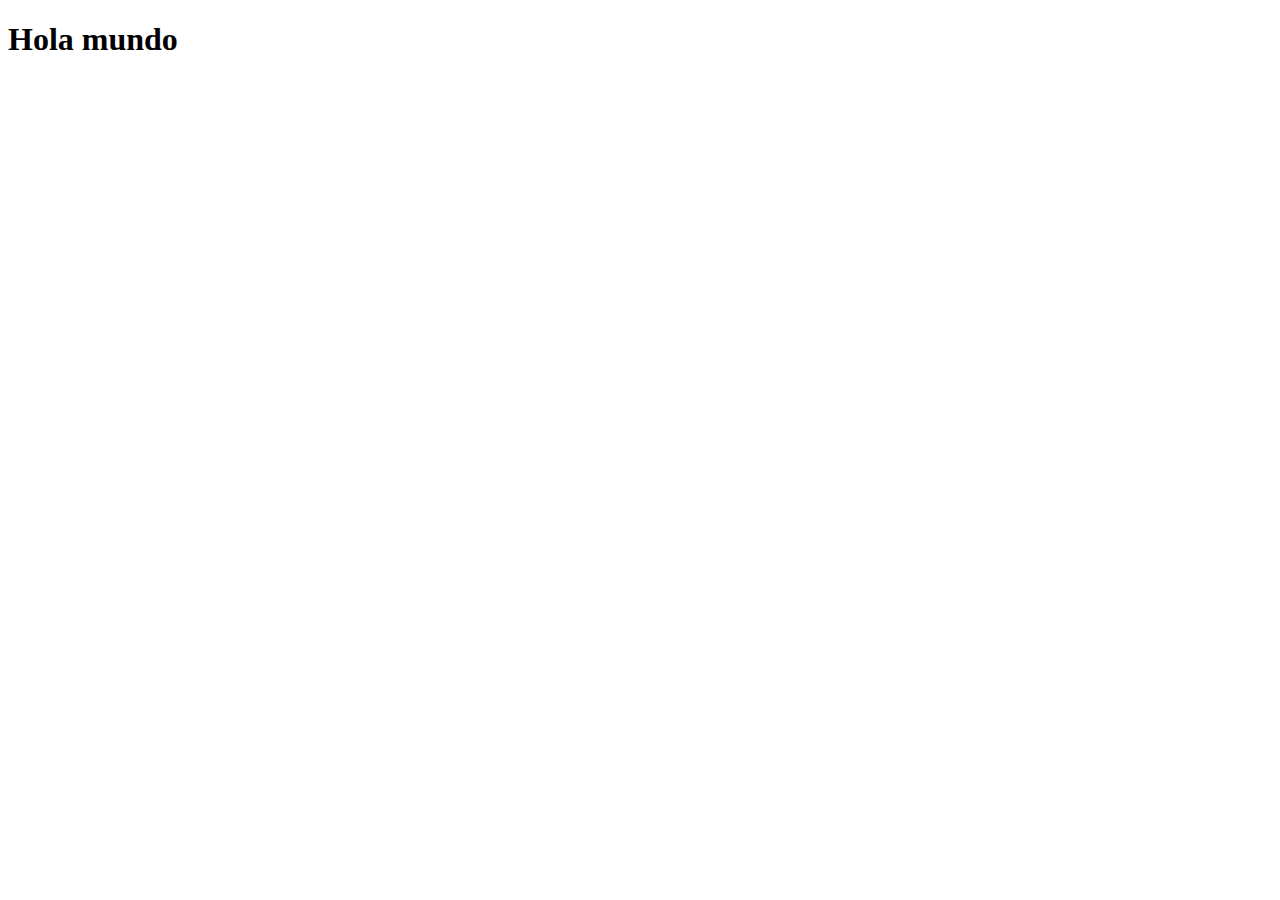
==== index.html @ 5d6f2a9b "Se agregaron las ramas y el index" ====
<!DOCTYPE html>
<html lang="en">
<head>
    <meta charset="UTF-8">
    <meta name="viewport" content="width=device-width, initial-scale=1.0">
    <title>Login</title>
</head>
<body>
    <h1>Hola mundo</h1>
</body>
</html>
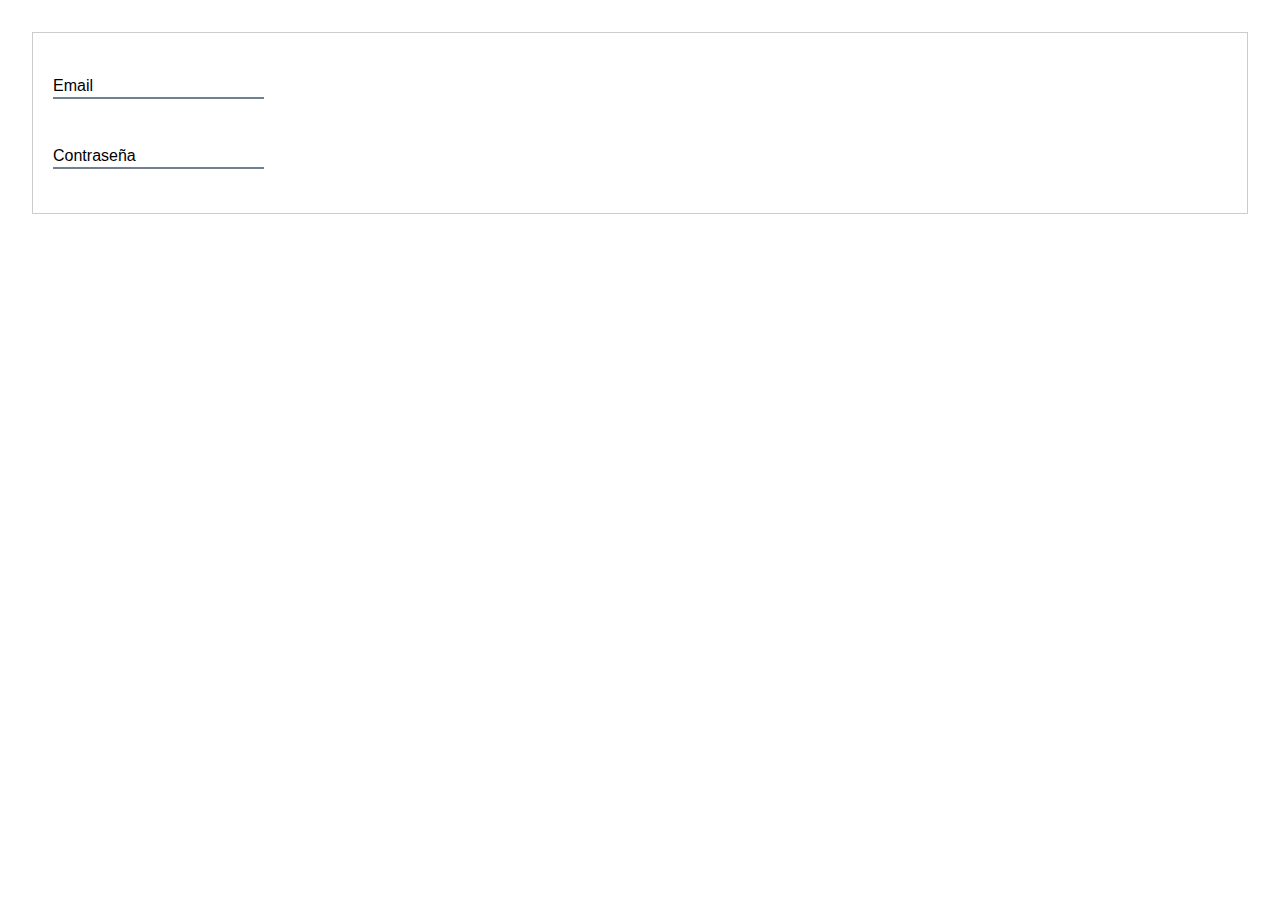
==== commit a86f983c: "Implementacion de inputs y estilo" ====
--- a/index.html
+++ b/index.html
@@ -1,11 +1,24 @@
 <!DOCTYPE html>
 <html lang="en">
+
 <head>
     <meta charset="UTF-8">
     <meta name="viewport" content="width=device-width, initial-scale=1.0">
+    <link rel="stylesheet" href="./assets/styleLogin.css">
     <title>Login</title>
 </head>
+
 <body>
-    <h1>Hola mundo</h1>
+    <section class="contenedor">
+        <label class="text1">
+            <input type="text" class="input1" placeholder=" ">
+            <span class="span1">Email</span>
+        </label>
+        <label class="text2">
+            <input type="text" class="input2" placeholder=" ">
+            <span class="span2">Contraseña</span>
+        </label>
+    </section>
 </body>
+
 </html>--- a/assets/styleLogin.css
+++ b/assets/styleLogin.css
@@ -0,0 +1,76 @@
+* {
+    margin: 0;
+    box-sizing: border-box;
+}
+
+body {
+    padding: 2rem;
+    font-family: 'Nunito', sans-serif;
+}
+
+.contenedor {
+    padding: 20px;
+    border: 1px solid #ccc;
+}
+
+/*INPUTS Y ANIMACION*/
+
+.text1 {
+    display: grid;
+    width: 200px;
+    padding: 1.5rem 0;
+    grid-template-areas: "input1";
+
+    >* {
+        grid-area: input;
+    }
+}
+
+.text2 {
+    display: grid;
+    width: 200px;
+    padding: 1.5rem 0;
+    grid-template-areas: "input2";
+
+    >* {
+        grid-area: input;
+    }
+}
+
+.span1 {
+    transform-origin: left;
+    transition: transform .3s, color .3s;
+}
+
+.span2 {
+    transform-origin: left;
+    transition: transform .3s, color .3s;
+}
+
+.input1 {
+    height: 100%;
+    border: none;
+    outline: none;
+    border-bottom: 2px solid slategrey;
+    font: inherit;
+
+    &:focus+.span1,
+    &:not(:placeholder-shown)+.span1 {
+        color: blueviolet;
+        transform: translate(0, -100%) scale(.8);
+    }
+}
+
+.input2 {
+    height: 100%;
+    border: none;
+    outline: none;
+    border-bottom: 2px solid slategrey;
+    font: inherit;
+
+    &:focus+.span2,
+    &:not(:placeholder-shown)+.span2 {
+        color: blueviolet;
+        transform: translate(0, -100%) scale(.8);
+    }
+}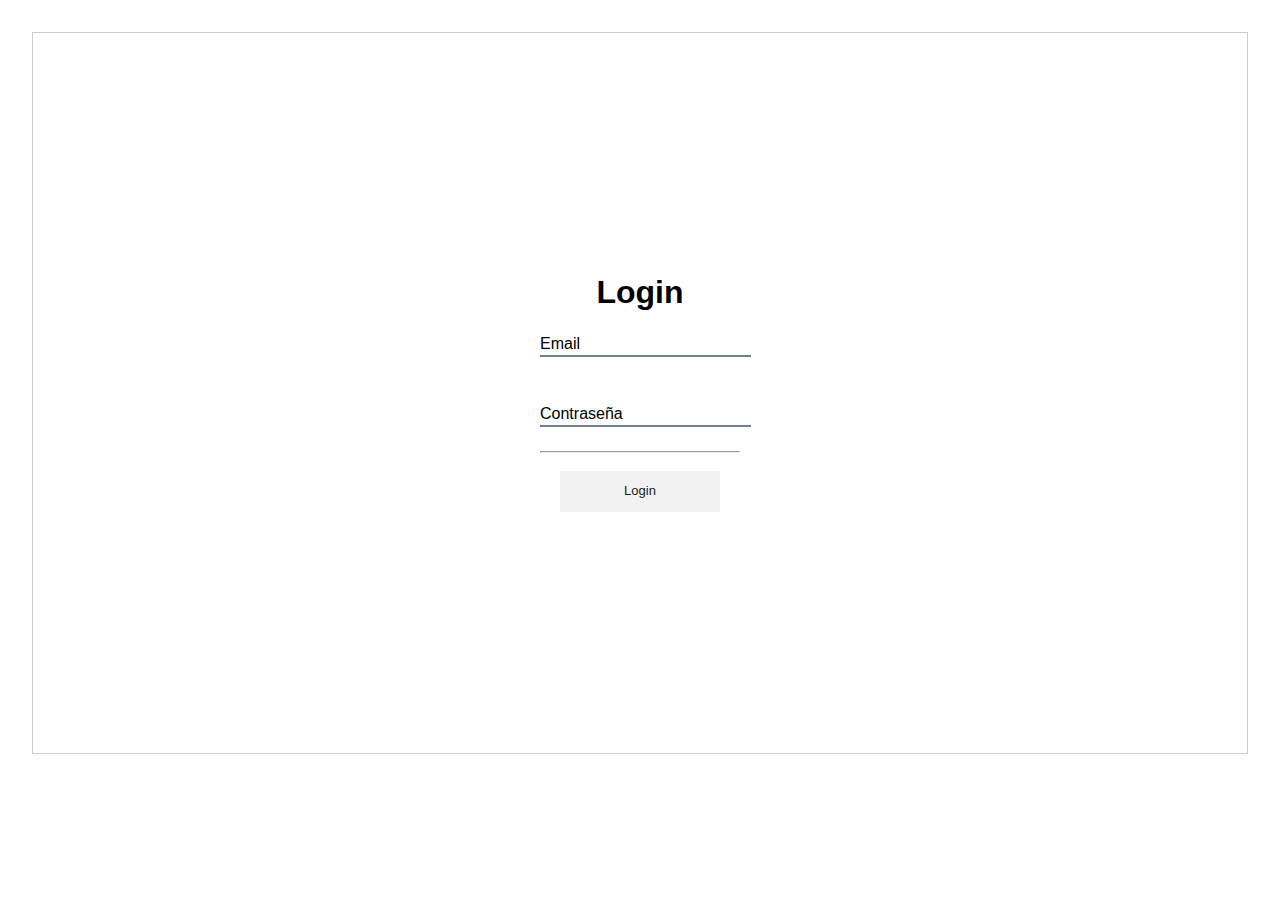
==== commit bc7d8140: "Implementacion de boton" ====
--- a/index.html
+++ b/index.html
@@ -9,16 +9,24 @@
 </head>
 
 <body>
-    <section class="contenedor">
-        <label class="text1">
-            <input type="text" class="input1" placeholder=" ">
-            <span class="span1">Email</span>
-        </label>
-        <label class="text2">
-            <input type="text" class="input2" placeholder=" ">
-            <span class="span2">Contraseña</span>
-        </label>
-    </section>
+    <main class="contenedor">
+        <article>
+            <header class="login">Login</header>
+            <label class="text1">
+                <input type="text" class="input1" placeholder=" ">
+                <span class="span1">Email</span>
+            </label>
+            <label class="text2">
+                <input type="text" class="input2" placeholder=" ">
+                <span class="span2">Contraseña</span>
+            </label>
+            <hr>
+            <br>
+            <div class="button-container">
+                <div class='button -regular center'>Login</div>
+            </div>
+        </article>
+    </main>
 </body>
 
 </html>--- a/assets/styleLogin.css
+++ b/assets/styleLogin.css
@@ -6,16 +6,29 @@
 body {
     padding: 2rem;
     font-family: 'Nunito', sans-serif;
+    align-items: center;
+}
+
+.login {
+    text-align: center;
+    transition: opacity 300ms linear;
+    font-size: 32px;
+    font-weight: 700;
+
 }
 
 .contenedor {
-    padding: 20px;
-    border: 1px solid #ccc;
+    padding: 241px;
+    border: 1px solid #cccccc;
+    display: flex;
+    flex-direction: column;
+    align-items: center;
 }
 
 /*INPUTS Y ANIMACION*/
 
 .text1 {
+    user-select: none;
     display: grid;
     width: 200px;
     padding: 1.5rem 0;
@@ -27,6 +40,7 @@
 }
 
 .text2 {
+    user-select: none;
     display: grid;
     width: 200px;
     padding: 1.5rem 0;
@@ -48,6 +62,7 @@
 }
 
 .input1 {
+    user-select: none;
     height: 100%;
     border: none;
     outline: none;
@@ -62,6 +77,7 @@
 }
 
 .input2 {
+    user-select: none;
     height: 100%;
     border: none;
     outline: none;
@@ -73,4 +89,74 @@
         color: blueviolet;
         transform: translate(0, -100%) scale(.8);
     }
+}
+
+/*-----------------*/
+
+.button-container {
+    display: flex;
+    flex-wrap: wrap;
+    justify-content: center;
+}
+
+.button {
+    display: flex;
+    overflow: hidden;
+    padding: 12px 12px;
+    cursor: pointer;
+    user-select: none;
+    transition: all 600ms linear;
+    text-align: center;
+    white-space: nowrap;
+    text-decoration: none !important;
+    text-transform: none;
+    text-transform: capitalize;
+    color: #000000;
+    border: 10 none;
+    border-radius: var(--borderRadius);
+    font-size: 13px;
+    font-weight: 500;
+    line-height: 1.3;
+    
+    -webkit-appearance: none;
+    -moz-appearance: none;
+    appearance: none;
+
+    justify-content: center;
+    align-items: center;
+    flex: 0 0 160px;
+
+    box-shadow: 2px 5px 10px var(--color-smoke);
+
+    &:hover {
+        transition: all 150ms linear;
+
+        opacity: .85;
+    }
+
+    &:active {
+        transition: all 150ms linear;
+        opacity: .75;
+    }
+
+    &:focus {
+        outline: 1px dotted #959595;
+        outline-offset: -4px;
+    }
+}
+
+.button.-regular {
+    color: #202129;
+    background-color: #f2f2f2;
+
+    &:hover {
+        color: #202129;
+        background-color: #e1e2e2;
+        opacity: 1;
+    }
+
+    &:active {
+        background-color: #d5d6d6;
+        opacity: 1;
+    }
 }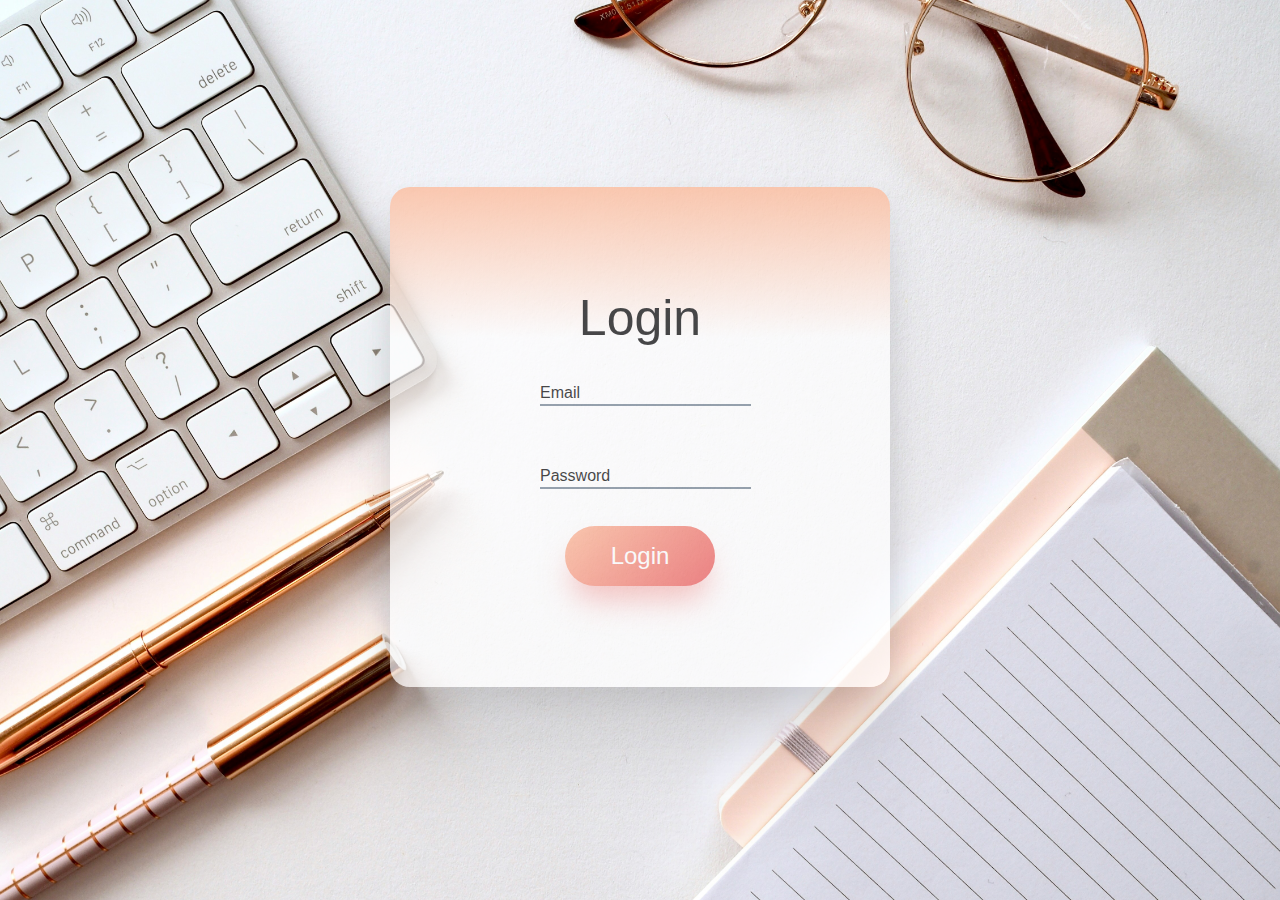
==== commit e51d25ec: "Diseño de login terminado" ====
--- a/index.html
+++ b/index.html
@@ -9,24 +9,23 @@
 </head>
 
 <body>
-    <main class="contenedor">
-        <article>
-            <header class="login">Login</header>
-            <label class="text1">
-                <input type="text" class="input1" placeholder=" ">
-                <span class="span1">Email</span>
-            </label>
-            <label class="text2">
-                <input type="text" class="input2" placeholder=" ">
-                <span class="span2">Contraseña</span>
-            </label>
-            <hr>
-            <br>
-            <div class="button-container">
-                <div class='button -regular center'>Login</div>
-            </div>
-        </article>
-    </main>
+    <div class="capa">
+        <main class="contenedor">
+            <section class="card">
+                <header class="login">Login</header>
+                <label class="text1">
+                    <input type="text" class="input1" placeholder=" ">
+                    <span class="span1">Email</span>
+                </label>
+                <label class="text2">
+                    <input type="password" class="input2" placeholder=" ">
+                    <span class="span2">Password</span>
+                </label>
+                <button class="btn">Login</button>
+
+            </section>
+        </main>
+    </div>
 </body>
 
 </html>--- a/assets/styleLogin.css
+++ b/assets/styleLogin.css
@@ -6,28 +6,51 @@
 body {
     padding: 2rem;
     font-family: 'Nunito', sans-serif;
-    align-items: center;
+    background-image: url(./resources/Fondo.jpg);
+    background-size: cover;
+    background-repeat: no-repeat;
+}
+
+.capa{
+    opacity: 0.7;
 }
 
 .login {
     text-align: center;
-    transition: opacity 300ms linear;
-    font-size: 32px;
-    font-weight: 700;
-
+    font-size: 50px;
 }
 
-.contenedor {
-    padding: 241px;
-    border: 1px solid #cccccc;
+.contenedor{
+    display: grid;
+    place-items: center;
+    height: 90vh;
+}
+
+.card {
+    width: 500px;
+    height: 500px;
+    background-color: rgb(255, 255, 255);
     display: flex;
     flex-direction: column;
     align-items: center;
+    justify-content: center;
+    border-radius: 20px;
+    padding: 20px 30px;
+    gap: 13px;
+    position: relative;
+    overflow: hidden;
+    box-shadow: 2px 2px 20px rgba(0, 0, 0, 0.062);
+}
+
+.card{
+    background: linear-gradient(180deg, #feb692 0%, #FFFFFF 30.21%);
+    box-shadow: 0px 187px 75px rgba(0, 0, 0, 0.01), 0px 105px 63px rgba(0, 0, 0, 0.05), 0px 47px 47px rgba(0, 0, 0, 0.09), 0px 12px 26px rgba(0, 0, 0, 0.1), 0px 0px 0px rgba(0, 0, 0, 0.1);
 }
 
 /*INPUTS Y ANIMACION*/
 
 .text1 {
+    color: ;
     user-select: none;
     display: grid;
     width: 200px;
@@ -71,7 +94,7 @@
 
     &:focus+.span1,
     &:not(:placeholder-shown)+.span1 {
-        color: blueviolet;
+        color: rgb(255, 176, 127);
         transform: translate(0, -100%) scale(.8);
     }
 }
@@ -86,77 +109,36 @@
 
     &:focus+.span2,
     &:not(:placeholder-shown)+.span2 {
-        color: blueviolet;
+        color: rgb(255, 176, 127);
         transform: translate(0, -100%) scale(.8);
     }
 }
 
 /*-----------------*/
 
-.button-container {
-    display: flex;
-    flex-wrap: wrap;
-    justify-content: center;
-}
-
-.button {
-    display: flex;
-    overflow: hidden;
-    padding: 12px 12px;
+.btn {
+    transition: all 0.3s ease-in-out;
+    font-family: "Dosis", sans-serif;
+  }
+  
+  .btn {
+    width: 150px;
+    height: 60px;
+    border-radius: 50px;
+    background-image: linear-gradient(135deg, #feb692 0%, #ea5455 100%);
+    box-shadow: 0 20px 30px -6px rgba(238, 103, 97, 0.5);
+    outline: none;
     cursor: pointer;
-    user-select: none;
-    transition: all 600ms linear;
-    text-align: center;
-    white-space: nowrap;
-    text-decoration: none !important;
-    text-transform: none;
-    text-transform: capitalize;
-    color: #000000;
-    border: 10 none;
-    border-radius: var(--borderRadius);
-    font-size: 13px;
-    font-weight: 500;
-    line-height: 1.3;
-    
-    -webkit-appearance: none;
-    -moz-appearance: none;
-    appearance: none;
-
-    justify-content: center;
-    align-items: center;
-    flex: 0 0 160px;
-
-    box-shadow: 2px 5px 10px var(--color-smoke);
-
-    &:hover {
-        transition: all 150ms linear;
-
-        opacity: .85;
-    }
-
-    &:active {
-        transition: all 150ms linear;
-        opacity: .75;
-    }
-
-    &:focus {
-        outline: 1px dotted #959595;
-        outline-offset: -4px;
-    }
-}
-
-.button.-regular {
-    color: #202129;
-    background-color: #f2f2f2;
-
-    &:hover {
-        color: #202129;
-        background-color: #e1e2e2;
-        opacity: 1;
-    }
-
-    &:active {
-        background-color: #d5d6d6;
-        opacity: 1;
-    }
-}+    border: none;
+    font-size: 24px;
+    color: white;
+  }
+  
+  .btn:hover {
+    transform: translateY(3px);
+    box-shadow: none;
+  }
+  
+  .btn:active {
+    opacity: 0.5;
+  }